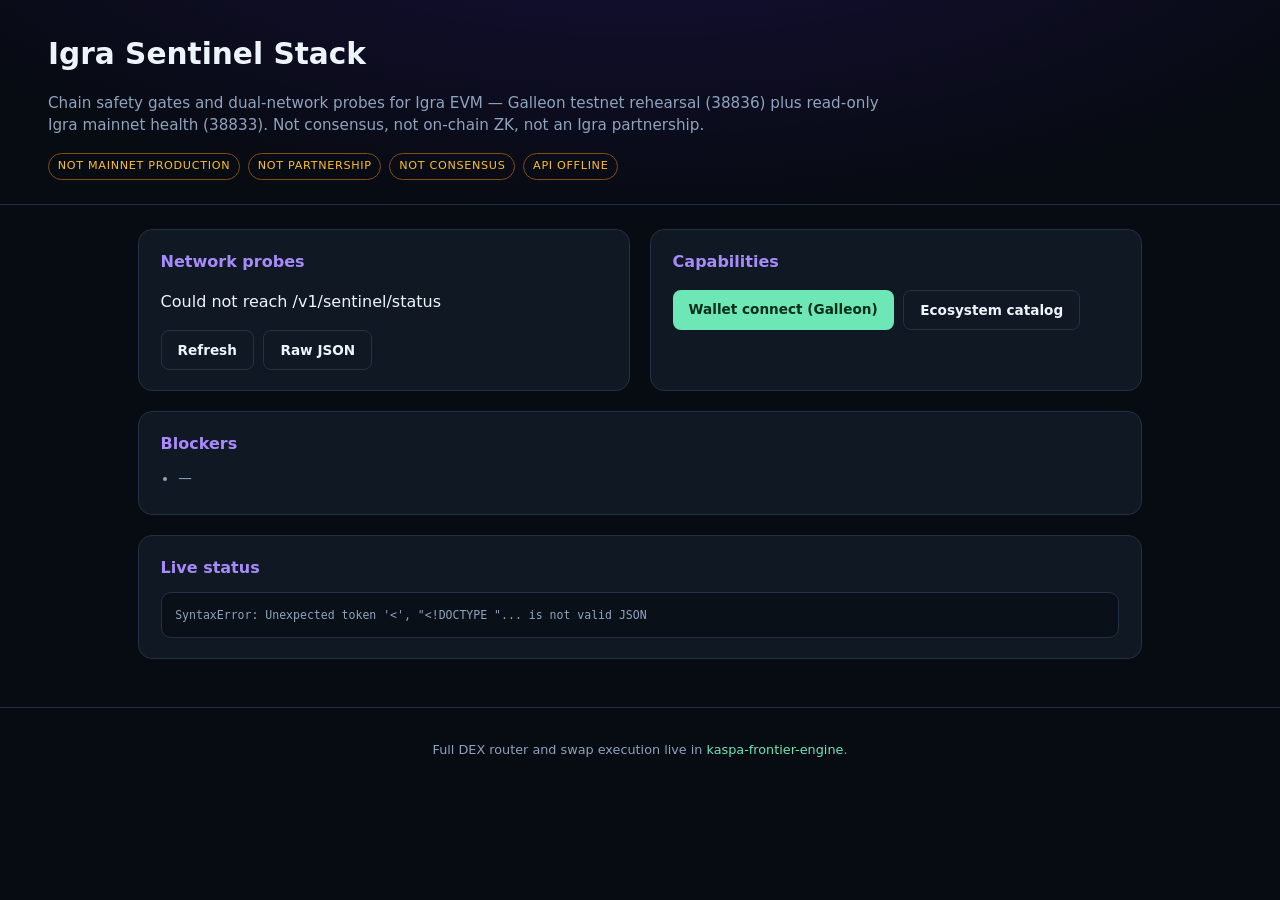
==== ui/index.html @ a60041aa "Add Igra Sentinel Stack v0.1 — dual-network probes, safety gates, wallet UI. Standalone companion to" ====
<!DOCTYPE html>
<html lang="en">
<head>
  <meta charset="utf-8" />
  <meta name="viewport" content="width=device-width, initial-scale=1" />
  <title>Igra Sentinel Stack</title>
  <style>
    :root {
      --bg: #070b12;
      --card: #101824;
      --border: #243044;
      --text: #eef4fc;
      --muted: #8fa3be;
      --accent: #6ee7b7;
      --warn: #fbbf24;
      --bad: #f87171;
      --igra: #a78bfa;
      --font: "Segoe UI", system-ui, sans-serif;
      --mono: ui-monospace, "Cascadia Code", monospace;
    }
    * { box-sizing: border-box; }
    body {
      margin: 0;
      font-family: var(--font);
      background: radial-gradient(ellipse 120% 80% at 50% -20%, #1a1040 0%, var(--bg) 55%);
      color: var(--text);
      min-height: 100vh;
      line-height: 1.5;
    }
    header {
      padding: 2rem clamp(1rem, 4vw, 3rem) 1.5rem;
      border-bottom: 1px solid var(--border);
    }
    h1 { margin: 0 0 .4rem; font-size: clamp(1.4rem, 3vw, 1.85rem); font-weight: 700; }
    .tagline { color: var(--muted); max-width: 52rem; font-size: .95rem; }
    .badges { display: flex; flex-wrap: wrap; gap: .5rem; margin-top: 1rem; }
    .badge {
      font-size: .7rem;
      text-transform: uppercase;
      letter-spacing: .06em;
      padding: .25rem .55rem;
      border-radius: 999px;
      border: 1px solid var(--border);
      color: var(--muted);
    }
    .badge.warn { border-color: #854d0e; color: var(--warn); }
    .badge.live { border-color: #065f46; color: var(--accent); }
    main {
      max-width: 1100px;
      margin: 0 auto;
      padding: 1.5rem clamp(1rem, 4vw, 3rem) 3rem;
      display: grid;
      gap: 1.25rem;
    }
    .grid { display: grid; gap: 1.25rem; }
    @media (min-width: 800px) {
      .grid.two { grid-template-columns: 1fr 1fr; }
    }
    .card {
      background: var(--card);
      border: 1px solid var(--border);
      border-radius: 14px;
      padding: 1.25rem 1.35rem;
    }
    .card h2 {
      margin: 0 0 .75rem;
      font-size: 1rem;
      font-weight: 600;
      color: var(--igra);
    }
    .metric {
      display: flex;
      justify-content: space-between;
      align-items: baseline;
      padding: .45rem 0;
      border-bottom: 1px solid #1a2433;
      font-size: .88rem;
    }
    .metric:last-child { border-bottom: none; }
    .metric span:first-child { color: var(--muted); }
    .metric .ok { color: var(--accent); }
    .metric .bad { color: var(--bad); }
    .metric .warn { color: var(--warn); }
    pre {
      background: #0a1018;
      border: 1px solid var(--border);
      border-radius: 10px;
      padding: .85rem;
      font-family: var(--mono);
      font-size: .72rem;
      overflow: auto;
      max-height: 320px;
      color: var(--muted);
      margin: 0;
    }
    .actions { display: flex; flex-wrap: wrap; gap: .6rem; margin-top: 1rem; }
    a.btn, button.btn {
      display: inline-block;
      padding: .55rem 1rem;
      border-radius: 8px;
      font-size: .85rem;
      font-weight: 600;
      text-decoration: none;
      border: none;
      cursor: pointer;
      font-family: inherit;
    }
    a.primary, button.primary { background: var(--accent); color: #052e16; }
    a.secondary, button.secondary {
      background: transparent;
      border: 1px solid var(--border);
      color: var(--text);
    }
    ul.compact { margin: 0; padding-left: 1.1rem; font-size: .85rem; color: var(--muted); }
    ul.compact li { margin: .35rem 0; }
    footer {
      text-align: center;
      padding: 2rem 1rem;
      color: var(--muted);
      font-size: .8rem;
      border-top: 1px solid var(--border);
    }
    footer a { color: var(--accent); text-decoration: none; }
    #loading { color: var(--muted); font-size: .9rem; }
  </style>
</head>
<body>
  <header>
    <h1>Igra Sentinel Stack</h1>
    <p class="tagline">
      Chain safety gates and dual-network probes for Igra EVM — Galleon testnet rehearsal (38836)
      plus read-only Igra mainnet health (38833). Not consensus, not on-chain ZK, not an Igra partnership.
    </p>
    <div class="badges">
      <span class="badge warn">not mainnet production</span>
      <span class="badge warn">not partnership</span>
      <span class="badge warn">not consensus</span>
      <span class="badge" id="apiBadge">API …</span>
    </div>
  </header>

  <main>
    <div class="grid two">
      <div class="card">
        <h2>Network probes</h2>
        <div id="networkMetrics"><p id="loading">Loading status…</p></div>
        <div class="actions">
          <button class="btn secondary" type="button" id="refreshBtn">Refresh</button>
          <a class="btn secondary" href="/v1/sentinel/status" target="_blank">Raw JSON</a>
        </div>
      </div>
      <div class="card">
        <h2>Capabilities</h2>
        <ul class="compact" id="capList"></ul>
        <div class="actions">
          <a class="btn primary" href="/ui/dex">Wallet connect (Galleon)</a>
          <a class="btn secondary" href="/v1/igra/ecosystem" target="_blank">Ecosystem catalog</a>
        </div>
      </div>
    </div>

    <div class="card">
      <h2>Blockers</h2>
      <ul class="compact" id="blockerList"><li>—</li></ul>
    </div>

    <div class="card">
      <h2>Live status</h2>
      <pre id="statusJson">…</pre>
    </div>
  </main>

  <footer>
    Full DEX router and swap execution live in
    <a href="https://github.com/explife365/kaspa-frontier-engine" target="_blank" rel="noopener">kaspa-frontier-engine</a>.
  </footer>

  <script>
    const API = window.location.origin;

    function cls(ok, warn) {
      if (ok === true) return "ok";
      if (ok === false) return "bad";
      return warn ? "warn" : "";
    }

    function renderNetwork(name, net) {
      const p = net.probe || {};
      const rows = [
        ["Chain ID", net.chain_id, p.chain_id_matches ? "ok" : "bad"],
        ["Reachable", p.reachable ? "yes" : "no", cls(p.reachable)],
        ["Latest block", p.latest_block ?? "—", ""],
        ["RPC writable", p.rpc_writable === false ? "read-only" : (p.rpc_writable ? "yes" : "—"), cls(p.rpc_writable, p.rpc_writable === false)],
      ];
      let html = `<h3 style="margin:.5rem 0;font-size:.85rem;color:var(--muted)">${name}</h3>`;
      for (const [label, val, c] of rows) {
        html += `<div class="metric"><span>${label}</span><span class="${c}">${val}</span></div>`;
      }
      return html;
    }

    async function loadStatus() {
      const badge = document.getElementById("apiBadge");
      const pre = document.getElementById("statusJson");
      const cap = document.getElementById("capList");
      const blockers = document.getElementById("blockerList");
      const nets = document.getElementById("networkMetrics");
      try {
        const r = await fetch(`${API}/v1/sentinel/status`);
        const body = await r.json();
        pre.textContent = JSON.stringify(body, null, 2);
        badge.textContent = body.ok ? "API live" : "API degraded";
        badge.className = "badge " + (body.ok ? "live" : "warn");

        cap.innerHTML = (body.implemented || [])
          .map((c) => `<li><strong>${c.id}</strong> — ${c.endpoint || c.cli || c.ui || ""}</li>`)
          .join("");

        const bl = body.blockers || [];
        blockers.innerHTML = bl.length
          ? bl.map((b) => `<li class="bad">${b}</li>`).join("")
          : "<li class='ok'>None — rehearsal path clear</li>";

        const n = body.networks || {};
        nets.innerHTML =
          renderNetwork("Galleon testnet", n.galleon_testnet || {}) +
          renderNetwork("Igra mainnet (read)", n.igra_mainnet || {});
      } catch (e) {
        badge.textContent = "API offline";
        badge.className = "badge warn";
        pre.textContent = String(e);
        nets.innerHTML = "<p class='bad'>Could not reach /v1/sentinel/status</p>";
      }
    }

    document.getElementById("refreshBtn").addEventListener("click", loadStatus);
    loadStatus();
  </script>
</body>
</html>
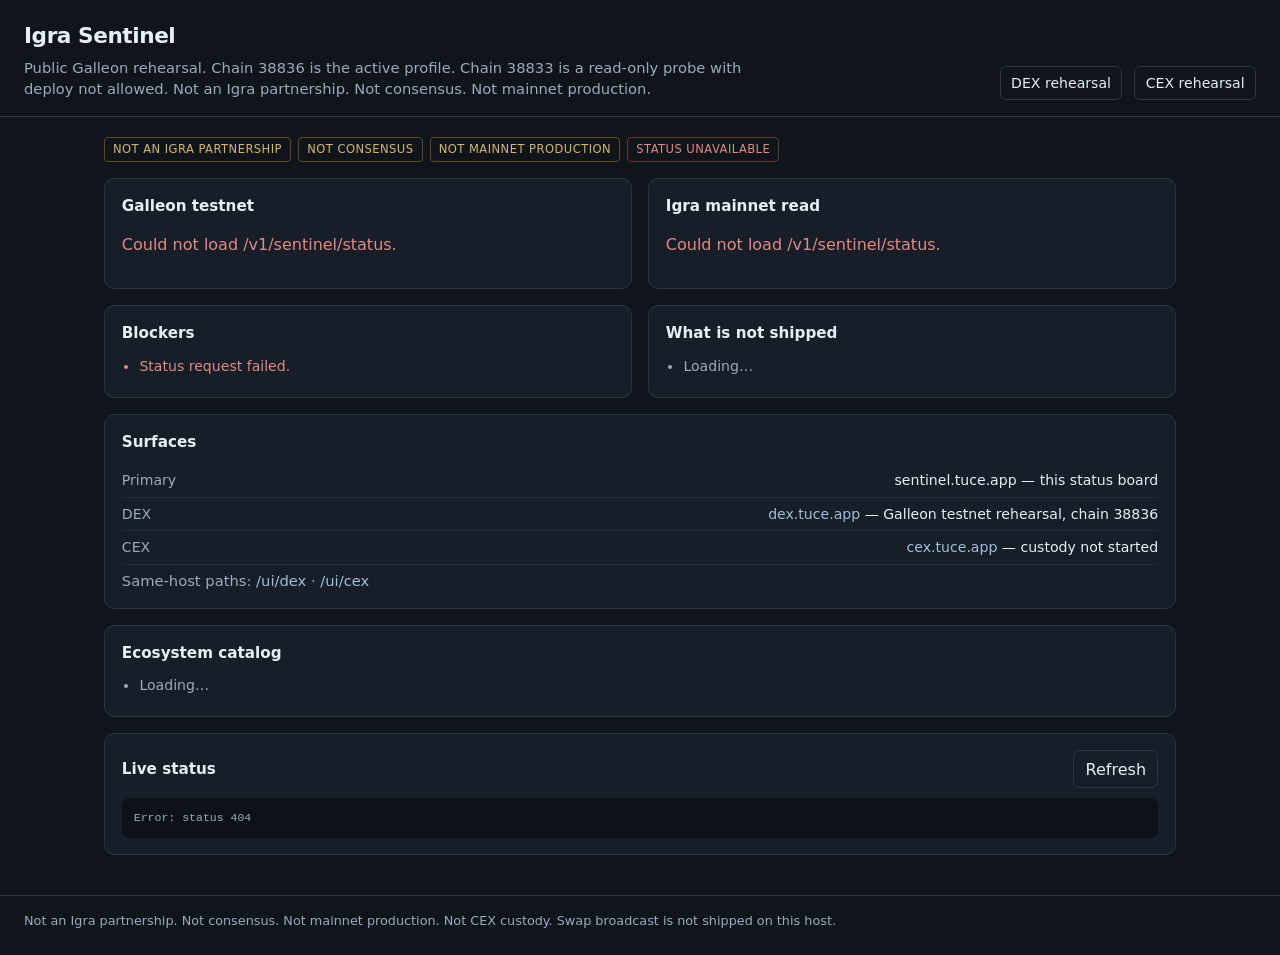
==== commit d72aa2e3: "Add TN10 rehearsal surfaces, CEX/DEX UIs, and exchange trading APIs. Mirror integrator trading route" ====
--- a/ui/index.html
+++ b/ui/index.html
@@ -3,238 +3,256 @@
 <head>
   <meta charset="utf-8" />
   <meta name="viewport" content="width=device-width, initial-scale=1" />
-  <title>Igra Sentinel Stack</title>
+  <title>Igra Sentinel</title>
   <style>
     :root {
-      --bg: #070b12;
-      --card: #101824;
-      --border: #243044;
-      --text: #eef4fc;
-      --muted: #8fa3be;
-      --accent: #6ee7b7;
-      --warn: #fbbf24;
-      --bad: #f87171;
-      --igra: #a78bfa;
+      --bg: #10151c;
+      --panel: #171e28;
+      --line: #2a3544;
+      --text: #e7eef6;
+      --muted: #9aabbd;
+      --ok: #8fbfa8;
+      --warn: #d7b56d;
+      --bad: #e08b84;
+      --link: #9ec0dc;
       --font: "Segoe UI", system-ui, sans-serif;
-      --mono: ui-monospace, "Cascadia Code", monospace;
+      --mono: ui-monospace, "Cascadia Mono", monospace;
     }
     * { box-sizing: border-box; }
     body {
       margin: 0;
       font-family: var(--font);
-      background: radial-gradient(ellipse 120% 80% at 50% -20%, #1a1040 0%, var(--bg) 55%);
+      background: var(--bg);
       color: var(--text);
-      min-height: 100vh;
-      line-height: 1.5;
-    }
+      line-height: 1.45;
+    }
+    a { color: var(--link); text-decoration: none; }
+    a:hover { text-decoration: underline; }
     header {
-      padding: 2rem clamp(1rem, 4vw, 3rem) 1.5rem;
-      border-bottom: 1px solid var(--border);
-    }
-    h1 { margin: 0 0 .4rem; font-size: clamp(1.4rem, 3vw, 1.85rem); font-weight: 700; }
-    .tagline { color: var(--muted); max-width: 52rem; font-size: .95rem; }
-    .badges { display: flex; flex-wrap: wrap; gap: .5rem; margin-top: 1rem; }
-    .badge {
-      font-size: .7rem;
-      text-transform: uppercase;
-      letter-spacing: .06em;
-      padding: .25rem .55rem;
-      border-radius: 999px;
-      border: 1px solid var(--border);
-      color: var(--muted);
-    }
-    .badge.warn { border-color: #854d0e; color: var(--warn); }
-    .badge.live { border-color: #065f46; color: var(--accent); }
-    main {
-      max-width: 1100px;
-      margin: 0 auto;
-      padding: 1.5rem clamp(1rem, 4vw, 3rem) 3rem;
-      display: grid;
-      gap: 1.25rem;
-    }
-    .grid { display: grid; gap: 1.25rem; }
-    @media (min-width: 800px) {
-      .grid.two { grid-template-columns: 1fr 1fr; }
-    }
-    .card {
-      background: var(--card);
-      border: 1px solid var(--border);
-      border-radius: 14px;
-      padding: 1.25rem 1.35rem;
-    }
-    .card h2 {
-      margin: 0 0 .75rem;
-      font-size: 1rem;
-      font-weight: 600;
-      color: var(--igra);
-    }
-    .metric {
       display: flex;
       justify-content: space-between;
-      align-items: baseline;
-      padding: .45rem 0;
-      border-bottom: 1px solid #1a2433;
+      gap: 1.5rem;
+      align-items: flex-end;
+      padding: 1.25rem 1.5rem 1rem;
+      border-bottom: 1px solid var(--line);
+    }
+    h1 { margin: 0; font-size: 1.35rem; font-weight: 650; letter-spacing: -0.02em; }
+    .role { margin: .35rem 0 0; color: var(--muted); max-width: 46rem; font-size: .92rem; }
+    nav { display: flex; gap: .75rem; flex-wrap: wrap; font-size: .88rem; }
+    nav a {
+      border: 1px solid var(--line);
+      padding: .35rem .65rem;
+      border-radius: 6px;
+      color: var(--text);
+    }
+    main { max-width: 1120px; margin: 0 auto; padding: 1.25rem 1.5rem 2.5rem; display: grid; gap: 1rem; }
+    .banners, .chips { display: flex; flex-wrap: wrap; gap: .45rem; }
+    .chip {
+      font-size: .72rem;
+      letter-spacing: .04em;
+      text-transform: uppercase;
+      border: 1px solid #5c4a22;
+      color: var(--warn);
+      padding: .22rem .5rem;
+      border-radius: 4px;
+    }
+    .chip.live { border-color: #245443; color: var(--ok); }
+    .chip.bad { border-color: #6d3330; color: var(--bad); }
+    .grid { display: grid; gap: 1rem; }
+    @media (min-width: 860px) { .grid.two { grid-template-columns: 1fr 1fr; } }
+    section {
+      background: var(--panel);
+      border: 1px solid var(--line);
+      border-radius: 10px;
+      padding: 1rem 1.05rem;
+    }
+    h2 { margin: 0 0 .7rem; font-size: .95rem; font-weight: 650; }
+    .row {
+      display: flex;
+      justify-content: space-between;
+      gap: 1rem;
+      padding: .38rem 0;
+      border-bottom: 1px solid #222b37;
       font-size: .88rem;
     }
-    .metric:last-child { border-bottom: none; }
-    .metric span:first-child { color: var(--muted); }
-    .metric .ok { color: var(--accent); }
-    .metric .bad { color: var(--bad); }
-    .metric .warn { color: var(--warn); }
+    .row span:first-child { color: var(--muted); }
+    .ok { color: var(--ok); }
+    .bad { color: var(--bad); }
+    .warn { color: var(--warn); }
+    ul { margin: 0; padding-left: 1.1rem; color: var(--muted); font-size: .88rem; }
+    li { margin: .3rem 0; }
     pre {
-      background: #0a1018;
-      border: 1px solid var(--border);
-      border-radius: 10px;
-      padding: .85rem;
+      margin: 0;
+      max-height: 280px;
+      overflow: auto;
+      background: #0d1218;
+      border-radius: 8px;
+      padding: .75rem;
       font-family: var(--mono);
       font-size: .72rem;
-      overflow: auto;
-      max-height: 320px;
       color: var(--muted);
-      margin: 0;
-    }
-    .actions { display: flex; flex-wrap: wrap; gap: .6rem; margin-top: 1rem; }
-    a.btn, button.btn {
-      display: inline-block;
-      padding: .55rem 1rem;
-      border-radius: 8px;
-      font-size: .85rem;
-      font-weight: 600;
-      text-decoration: none;
-      border: none;
+    }
+    button {
+      font: inherit;
+      background: transparent;
+      color: var(--text);
+      border: 1px solid var(--line);
+      border-radius: 6px;
+      padding: .4rem .7rem;
       cursor: pointer;
-      font-family: inherit;
-    }
-    a.primary, button.primary { background: var(--accent); color: #052e16; }
-    a.secondary, button.secondary {
-      background: transparent;
-      border: 1px solid var(--border);
-      color: var(--text);
-    }
-    ul.compact { margin: 0; padding-left: 1.1rem; font-size: .85rem; color: var(--muted); }
-    ul.compact li { margin: .35rem 0; }
+    }
     footer {
-      text-align: center;
-      padding: 2rem 1rem;
+      border-top: 1px solid var(--line);
       color: var(--muted);
       font-size: .8rem;
-      border-top: 1px solid var(--border);
-    }
-    footer a { color: var(--accent); text-decoration: none; }
-    #loading { color: var(--muted); font-size: .9rem; }
+      padding: 1rem 1.5rem 1.5rem;
+    }
   </style>
 </head>
-<body>
+<body data-surface="sentinel">
   <header>
-    <h1>Igra Sentinel Stack</h1>
-    <p class="tagline">
-      Chain safety gates and dual-network probes for Igra EVM — Galleon testnet rehearsal (38836)
-      plus read-only Igra mainnet health (38833). Not consensus, not on-chain ZK, not an Igra partnership.
-    </p>
-    <div class="badges">
-      <span class="badge warn">not mainnet production</span>
-      <span class="badge warn">not partnership</span>
-      <span class="badge warn">not consensus</span>
-      <span class="badge" id="apiBadge">API …</span>
-    </div>
+    <div>
+      <h1>Igra Sentinel</h1>
+      <p class="role">Public Galleon rehearsal. Chain 38836 is the active profile. Chain 38833 is a read-only probe with deploy not allowed. Not an Igra partnership. Not consensus. Not mainnet production.</p>
+    </div>
+    <nav>
+      <a href="https://dex.tuce.app">DEX rehearsal</a>
+      <a href="https://cex.tuce.app">CEX rehearsal</a>
+    </nav>
   </header>
-
   <main>
+    <div class="banners" id="banners">
+      <span class="chip">Not an Igra partnership</span>
+      <span class="chip">Not consensus</span>
+      <span class="chip">Not mainnet production</span>
+      <span class="chip" id="apiChip">Status loading</span>
+    </div>
     <div class="grid two">
-      <div class="card">
-        <h2>Network probes</h2>
-        <div id="networkMetrics"><p id="loading">Loading status…</p></div>
-        <div class="actions">
-          <button class="btn secondary" type="button" id="refreshBtn">Refresh</button>
-          <a class="btn secondary" href="/v1/sentinel/status" target="_blank">Raw JSON</a>
-        </div>
+      <section>
+        <h2>Galleon testnet</h2>
+        <div id="galleon">Loading probe…</div>
+      </section>
+      <section>
+        <h2>Igra mainnet read</h2>
+        <div id="mainnet">Loading probe…</div>
+      </section>
+    </div>
+    <div class="grid two">
+      <section>
+        <h2>Blockers</h2>
+        <ul id="blockers"><li>Loading…</li></ul>
+      </section>
+      <section>
+        <h2>What is not shipped</h2>
+        <ul id="unshipped"><li>Loading…</li></ul>
+      </section>
+    </div>
+    <section>
+      <h2>Surfaces</h2>
+      <div class="row"><span>Primary</span><span>sentinel.tuce.app — this status board</span></div>
+      <div class="row"><span>DEX</span><span><a href="https://dex.tuce.app">dex.tuce.app</a> — Galleon testnet rehearsal, chain 38836</span></div>
+      <div class="row"><span>CEX</span><span><a href="https://cex.tuce.app">cex.tuce.app</a> — custody not started</span></div>
+      <p class="role">Same-host paths: <a href="/ui/dex">/ui/dex</a> · <a href="/ui/cex">/ui/cex</a></p>
+    </section>
+    <section>
+      <h2>Ecosystem catalog</h2>
+      <ul id="refusal"><li>Loading…</li></ul>
+    </section>
+    <section>
+      <div style="display:flex;justify-content:space-between;align-items:center;gap:1rem;margin-bottom:.6rem">
+        <h2 style="margin:0">Live status</h2>
+        <button type="button" id="refresh">Refresh</button>
       </div>
-      <div class="card">
-        <h2>Capabilities</h2>
-        <ul class="compact" id="capList"></ul>
-        <div class="actions">
-          <a class="btn primary" href="/ui/dex">Wallet connect (Galleon)</a>
-          <a class="btn secondary" href="/v1/igra/ecosystem" target="_blank">Ecosystem catalog</a>
-        </div>
-      </div>
-    </div>
-
-    <div class="card">
-      <h2>Blockers</h2>
-      <ul class="compact" id="blockerList"><li>—</li></ul>
-    </div>
-
-    <div class="card">
-      <h2>Live status</h2>
-      <pre id="statusJson">…</pre>
-    </div>
+      <pre id="raw">Loading…</pre>
+    </section>
   </main>
-
   <footer>
-    Full DEX router and swap execution live in
-    <a href="https://github.com/explife365/kaspa-frontier-engine" target="_blank" rel="noopener">kaspa-frontier-engine</a>.
+    Not an Igra partnership. Not consensus. Not mainnet production. Not CEX custody.
+    Swap broadcast is not shipped on this host.
   </footer>
-
   <script>
-    const API = window.location.origin;
-
-    function cls(ok, warn) {
-      if (ok === true) return "ok";
-      if (ok === false) return "bad";
-      return warn ? "warn" : "";
-    }
-
-    function renderNetwork(name, net) {
-      const p = net.probe || {};
-      const rows = [
-        ["Chain ID", net.chain_id, p.chain_id_matches ? "ok" : "bad"],
-        ["Reachable", p.reachable ? "yes" : "no", cls(p.reachable)],
+    const galleonEl = document.getElementById("galleon");
+    const mainnetEl = document.getElementById("mainnet");
+    const blockersEl = document.getElementById("blockers");
+    const unshippedEl = document.getElementById("unshipped");
+    const refusalEl = document.getElementById("refusal");
+    const rawEl = document.getElementById("raw");
+    const apiChip = document.getElementById("apiChip");
+
+    function rows(pairs) {
+      return pairs.map(([k, v, cls]) =>
+        `<div class="row"><span>${k}</span><span class="${cls || ""}">${v}</span></div>`
+      ).join("");
+    }
+
+    function netCard(net) {
+      const p = (net && net.probe) || {};
+      if (!net || !net.chain_id) return "<p class='bad'>Probe missing.</p>";
+      const reach = p.reachable === true ? "yes" : "no";
+      return rows([
+        ["Chain", net.chain_id, ""],
+        ["RPC", net.rpc || "—", ""],
+        ["Reachable", reach, p.reachable ? "ok" : "bad"],
         ["Latest block", p.latest_block ?? "—", ""],
-        ["RPC writable", p.rpc_writable === false ? "read-only" : (p.rpc_writable ? "yes" : "—"), cls(p.rpc_writable, p.rpc_writable === false)],
-      ];
-      let html = `<h3 style="margin:.5rem 0;font-size:.85rem;color:var(--muted)">${name}</h3>`;
-      for (const [label, val, c] of rows) {
-        html += `<div class="metric"><span>${label}</span><span class="${c}">${val}</span></div>`;
+        ["Profile deploy_allowed", net.deploy_allowed ? "yes" : "no", net.deploy_allowed ? "warn" : "ok"],
+        ["This host deploys", "not shipped", "ok"],
+      ]);
+    }
+
+    function fail(msg) {
+      apiChip.textContent = "Status unavailable";
+      apiChip.className = "chip bad";
+      rawEl.textContent = msg;
+      galleonEl.innerHTML = "<p class='bad'>Could not load /v1/sentinel/status.</p>";
+      mainnetEl.innerHTML = "<p class='bad'>Could not load /v1/sentinel/status.</p>";
+      blockersEl.innerHTML = "<li class='bad'>Status request failed.</li>";
+    }
+
+    async function load() {
+      try {
+        const [statusRes, ecoRes] = await Promise.all([
+          fetch("/v1/sentinel/status"),
+          fetch("/v1/igra/ecosystem"),
+        ]);
+        if (!statusRes.ok) throw new Error("status " + statusRes.status);
+        const body = await statusRes.json();
+        rawEl.textContent = JSON.stringify(body, null, 2);
+        const flags = body.not_partnership && body.not_consensus && body.not_mainnet_production;
+        apiChip.textContent = flags ? "Flags present" : "Flags missing";
+        apiChip.className = flags ? "chip live" : "chip bad";
+        const nets = body.networks || {};
+        galleonEl.innerHTML = netCard(nets.galleon_testnet);
+        mainnetEl.innerHTML = netCard(nets.igra_mainnet);
+        const blockers = (body.blockers || []).slice();
+        if (nets.galleon_testnet && nets.galleon_testnet.deploy_allowed) {
+          blockers.push("Galleon profile advertises deploy_allowed. This host does not deploy.");
+        }
+        if (nets.igra_mainnet && nets.igra_mainnet.deploy_allowed) {
+          blockers.push("Mainnet profile advertises deploy_allowed.");
+        }
+        blockersEl.innerHTML = blockers.length
+          ? blockers.map((b) => `<li>${b}</li>`).join("")
+          : "<li>No probe blocker reported.</li>";
+        const missing = body.not_shipped || [];
+        unshippedEl.innerHTML = missing.length
+          ? missing.map((item) => `<li>${item.note || item.id}</li>`).join("")
+          : "<li>None listed.</li>";
+        if (ecoRes.ok) {
+          const eco = await ecoRes.json();
+          const lines = eco.refusal || [];
+          refusalEl.innerHTML = lines.length
+            ? lines.map((line) => `<li>${line}</li>`).join("")
+            : "<li>Catalog returned no refusal lines.</li>";
+        } else {
+          refusalEl.innerHTML = "<li class='bad'>Ecosystem catalog unavailable.</li>";
+        }
+      } catch (err) {
+        fail(String(err));
       }
-      return html;
-    }
-
-    async function loadStatus() {
-      const badge = document.getElementById("apiBadge");
-      const pre = document.getElementById("statusJson");
-      const cap = document.getElementById("capList");
-      const blockers = document.getElementById("blockerList");
-      const nets = document.getElementById("networkMetrics");
-      try {
-        const r = await fetch(`${API}/v1/sentinel/status`);
-        const body = await r.json();
-        pre.textContent = JSON.stringify(body, null, 2);
-        badge.textContent = body.ok ? "API live" : "API degraded";
-        badge.className = "badge " + (body.ok ? "live" : "warn");
-
-        cap.innerHTML = (body.implemented || [])
-          .map((c) => `<li><strong>${c.id}</strong> — ${c.endpoint || c.cli || c.ui || ""}</li>`)
-          .join("");
-
-        const bl = body.blockers || [];
-        blockers.innerHTML = bl.length
-          ? bl.map((b) => `<li class="bad">${b}</li>`).join("")
-          : "<li class='ok'>None — rehearsal path clear</li>";
-
-        const n = body.networks || {};
-        nets.innerHTML =
-          renderNetwork("Galleon testnet", n.galleon_testnet || {}) +
-          renderNetwork("Igra mainnet (read)", n.igra_mainnet || {});
-      } catch (e) {
-        badge.textContent = "API offline";
-        badge.className = "badge warn";
-        pre.textContent = String(e);
-        nets.innerHTML = "<p class='bad'>Could not reach /v1/sentinel/status</p>";
-      }
-    }
-
-    document.getElementById("refreshBtn").addEventListener("click", loadStatus);
-    loadStatus();
+    }
+
+    document.getElementById("refresh").addEventListener("click", load);
+    load();
   </script>
 </body>
 </html>
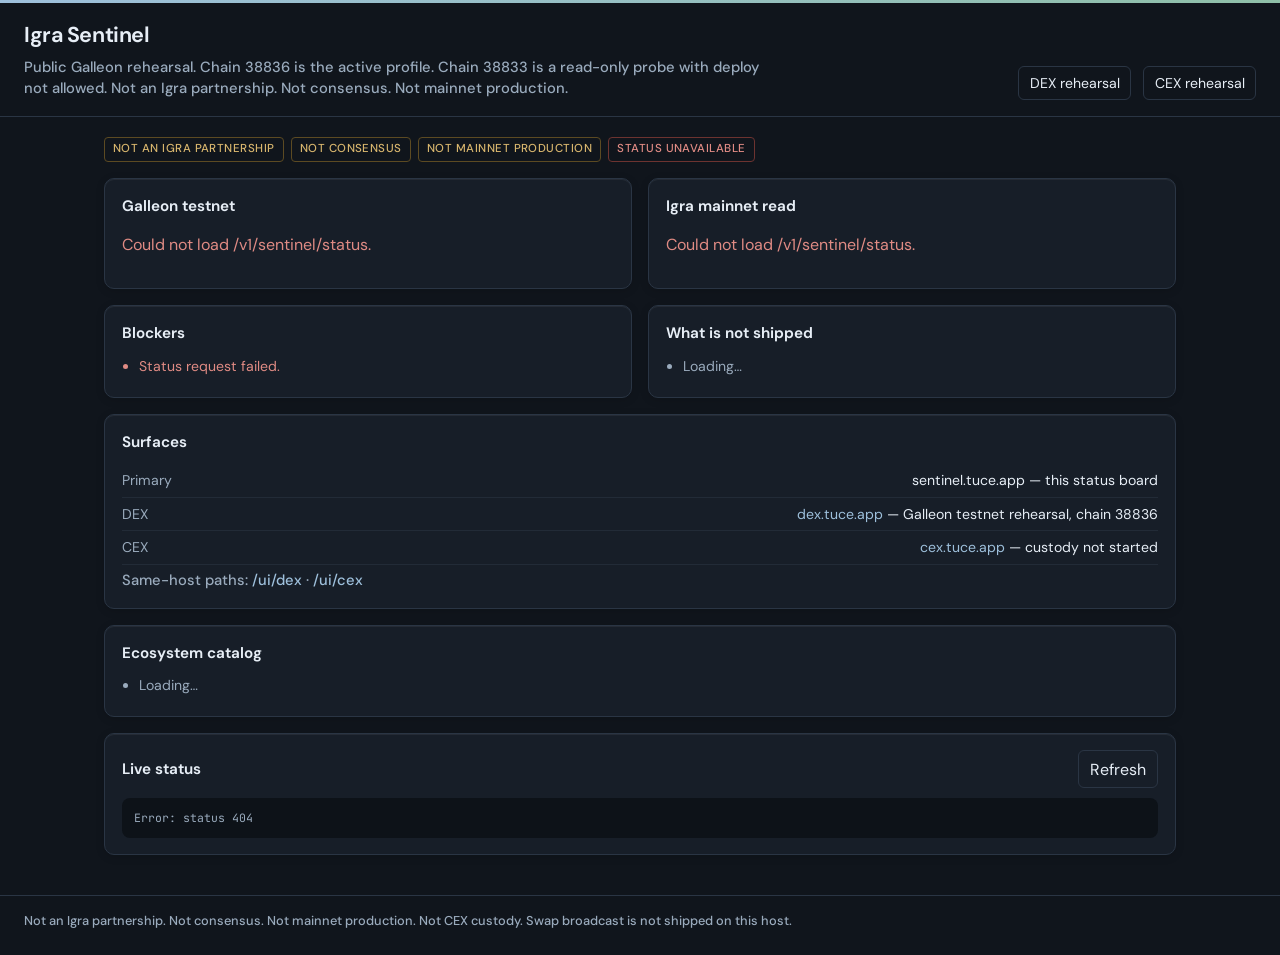
==== commit 59d8b76e: "Polish rehearsal UIs with shared typography and layout CSS." ====
--- a/ui/index.html
+++ b/ui/index.html
@@ -3,6 +3,10 @@
 <head>
   <meta charset="utf-8" />
   <meta name="viewport" content="width=device-width, initial-scale=1" />
+  <link rel="preconnect" href="https://fonts.googleapis.com" />
+  <link rel="preconnect" href="https://fonts.gstatic.com" crossorigin />
+  <link href="https://fonts.googleapis.com/css2?family=DM+Sans:ital,opsz,wght@0,9..40,400;0,9..40,600;0,9..40,700;1,9..40,400&family=JetBrains+Mono:wght@400;500&display=swap" rel="stylesheet" />
+  <link rel="stylesheet" href="/ui/shared/sentinel-ui.css" />
   <title>Igra Sentinel</title>
   <style>
     :root {
--- a/ui/shared/sentinel-ui.css
+++ b/ui/shared/sentinel-ui.css
@@ -0,0 +1,65 @@
+:root {
+  --bg-texture: radial-gradient(circle at 50% 0%, rgba(255, 255, 255, 0.04) 0%, transparent 75%);
+  --font-sans: "DM Sans", system-ui, sans-serif;
+  --font-mono: "JetBrains Mono", ui-monospace, monospace;
+  --focus-ring: 0 0 0 2px rgba(158, 192, 220, 0.4);
+  --card-inset: inset 0 1px 0 rgba(255, 255, 255, 0.06);
+}
+
+body {
+  font-family: var(--font-sans) !important;
+  background-image: var(--bg-texture);
+  background-attachment: fixed;
+}
+
+pre, code, .addr, .mono {
+  font-family: var(--font-mono) !important;
+}
+
+/* Hero strip on headers */
+header {
+  position: relative;
+}
+header::before {
+  content: "";
+  position: absolute;
+  top: 0;
+  left: 0;
+  right: 0;
+  height: 3px;
+  background: linear-gradient(90deg, var(--link, var(--accent, #9ec0dc)), var(--ok, var(--accent, #8fbfa8)));
+}
+
+/* Improved nav pills and buttons */
+nav a, .wallet-bar button, button {
+  transition: all 0.2s ease;
+}
+nav a:hover, button:hover:not(:disabled) {
+  background-color: rgba(255, 255, 255, 0.05);
+  transform: translateY(-1px);
+}
+
+/* Card depth via border+subtle inset highlight (no heavy box-shadow) */
+.card, section, .modal {
+  box-shadow: var(--card-inset), 0 2px 8px rgba(0, 0, 0, 0.15);
+  transition: transform 0.2s ease, box-shadow 0.2s ease;
+}
+.card:hover, section:hover {
+  box-shadow: var(--card-inset), 0 4px 12px rgba(0, 0, 0, 0.2);
+}
+
+/* Focus-visible rings */
+a:focus-visible, button:focus-visible, input:focus-visible, select:focus-visible {
+  outline: none;
+  box-shadow: var(--focus-ring);
+}
+
+/* Smooth transitions */
+input, select {
+  transition: border-color 0.2s ease, box-shadow 0.2s ease;
+}
+
+/* Keep fail-closed disclaimers visible */
+.role, footer, .chip, .sub {
+  font-weight: 500;
+}
